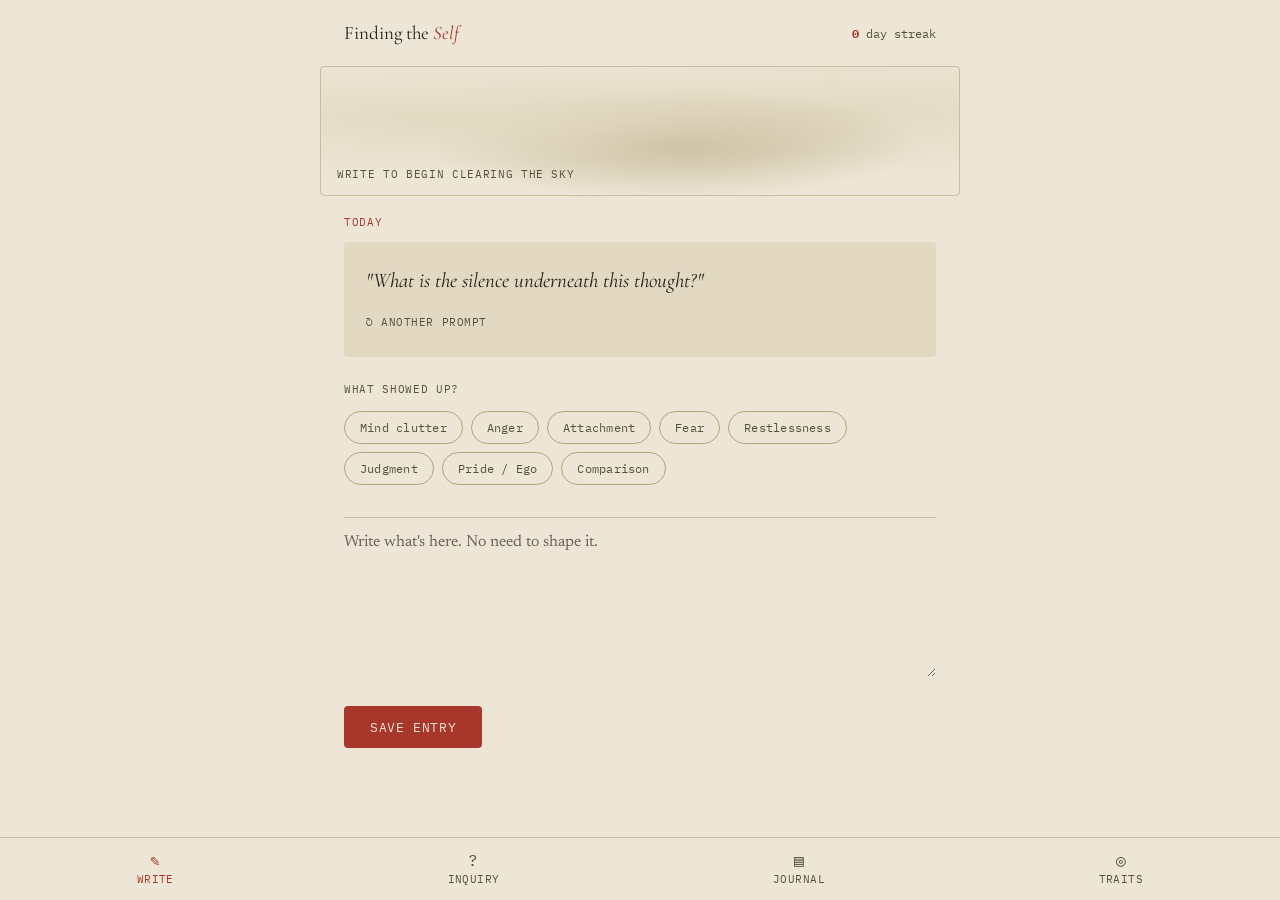
==== journal/index.html @ fd1a3258 "Add files via upload" ====
<!doctype html>
<html lang="en">
<head>
<meta charset="utf-8">
<meta name="viewport" content="width=device-width, initial-scale=1">
<title>Finding the Self — Journal</title>

<!--
  NOTE ON THIS FILE
  Static UI reconstruction of journal.findingtheself.app, rebuilt from the live site's rendered
  screens (Write / Inquiry / Journal / Traits) and its own design tokens. The live journal is backed
  by Supabase (confirmed: it loads @supabase/supabase-js from a CDN) for saving entries, the streak
  count, and traits — this reconstruction does NOT have that wired up, since no Supabase project
  URL or key was available to this session. To keep this shell useful on its own, entries/traits
  save to the browser's localStorage instead — every "TODO: Supabase" comment below marks where
  real persistence should replace that once you connect your Supabase project.
-->

<link rel="preconnect" href="https://fonts.googleapis.com">
<link rel="stylesheet" href="https://fonts.googleapis.com/css2?family=Cormorant+Garamond:ital,wght@0,500;0,600;1,500&family=Newsreader:ital,wght@0,400;0,500&family=IBM+Plex+Mono:wght@400;500&display=swap">

<style>
  :root {
    --paper: #EDE6D6;
    --paper-raised: #E3D9C2;
    --ink: #221F1A;
    --ink-soft: #57503F;
    --ink-faint: #6B6355; /* corrected from live #8C8271, which fails WCAG AA — see ui-audit doc */
    --seal: #A8362A;
    --seal-soft: #8F2E24;
    --line: #C9BC9C;
    --line-strong: #B3A37C;
  }
  @media (prefers-color-scheme: dark) {
    :root:not([data-theme="light"]) {
      --paper: #1A1712; --paper-raised: #221D16; --ink: #ECE3D0; --ink-soft: #C2B79C;
      --ink-faint: #93896E; --seal: #D9836A; --seal-soft: #E79C85; --line: #3C3527; --line-strong: #4D4531;
    }
  }
  * { box-sizing: border-box; }
  body {
    margin: 0; background: var(--paper); color: var(--ink);
    font-family: "Newsreader", Georgia, serif; line-height: 1.6; -webkit-font-smoothing: antialiased;
    padding-bottom: 84px; /* room for the fixed tab bar */
  }
  h1, h2, h3 { font-family: "Cormorant Garamond", serif; font-weight: 600; margin: 0; }
  .mono { font-family: "IBM Plex Mono", ui-monospace, monospace; text-transform: uppercase; letter-spacing: 0.06em; }
  a { color: var(--seal); }
  button:focus-visible, input:focus-visible, textarea:focus-visible { outline: 2px solid var(--seal); outline-offset: 2px; }

  header.top {
    display: flex; align-items: center; justify-content: space-between;
    padding: 18px 24px; max-width: 640px; margin: 0 auto;
  }
  .wordmark { font-family: "Cormorant Garamond", serif; font-size: 19px; }
  .wordmark em { color: var(--seal); font-style: italic; }
  .streak { font-family: "IBM Plex Mono", monospace; font-size: 12px; color: var(--ink-soft); }
  .streak b { color: var(--seal); }

  .cloud-header {
    max-width: 640px; margin: 0 auto 18px; height: 130px; border-radius: 4px; overflow: hidden;
    position: relative; background:
      radial-gradient(ellipse at 20% 40%, var(--paper-raised) 0%, transparent 55%),
      radial-gradient(ellipse at 55% 60%, var(--line) 0%, transparent 50%),
      radial-gradient(ellipse at 80% 35%, var(--paper-raised) 0%, transparent 55%),
      var(--paper);
    border: 1px solid var(--line);
  }
  .cloud-header span {
    position: absolute; left: 16px; bottom: 12px; font-family: "IBM Plex Mono", monospace;
    font-size: 11px; letter-spacing: 0.06em; text-transform: uppercase; color: var(--ink-soft);
  }

  main { max-width: 640px; margin: 0 auto; padding: 0 24px; }
  .screen { display: none; }
  .screen.active { display: block; }

  .section-label { font-family: "IBM Plex Mono", monospace; font-size: 11px; letter-spacing: 0.06em; text-transform: uppercase; color: var(--seal); margin-bottom: 10px; }

  .prompt-card {
    background: var(--paper-raised); border-radius: 4px; padding: 22px; margin-bottom: 24px;
  }
  .prompt-card .q { font-family: "Cormorant Garamond", serif; font-style: italic; font-size: 21px; margin-bottom: 12px; }
  .prompt-card .another {
    background: none; border: none; cursor: pointer; padding: 0;
    font-family: "IBM Plex Mono", monospace; font-size: 11px; letter-spacing: 0.05em; text-transform: uppercase; color: var(--ink-soft);
  }

  .field-label { font-family: "IBM Plex Mono", monospace; font-size: 11px; letter-spacing: 0.06em; text-transform: uppercase; color: var(--ink-soft); margin: 20px 0 12px; }

  .chip-row { display: flex; gap: 8px; flex-wrap: wrap; margin-bottom: 20px; }
  .chip {
    font-family: "IBM Plex Mono", monospace; font-size: 11.5px; letter-spacing: 0.02em;
    color: var(--ink-soft); background: none; border: 1px solid var(--line-strong); border-radius: 999px;
    padding: 8px 15px; cursor: pointer;
  }
  .chip.selected { color: var(--paper); background: var(--seal); border-color: var(--seal); }

  textarea, .entry-textarea {
    width: 100%; min-height: 160px; resize: vertical; border: none; border-top: 1px solid var(--line);
    background: transparent; color: var(--ink); font-family: "Newsreader", serif; font-size: 16px;
    padding: 16px 0 0; margin-top: 12px;
  }
  textarea::placeholder { color: var(--ink-faint); }

  .btn {
    font-family: "IBM Plex Mono", monospace; font-size: 12.5px; letter-spacing: 0.05em; text-transform: uppercase;
    background: var(--seal); color: var(--paper); border: none; border-radius: 4px; padding: 13px 26px;
    cursor: pointer; margin-top: 20px;
  }
  .btn:disabled { opacity: 0.5; cursor: not-allowed; }

  .inquiry-counter { font-family: "IBM Plex Mono", monospace; font-size: 11px; color: var(--ink-soft); margin-bottom: 8px; }
  .inquiry-row { display: flex; align-items: center; justify-content: space-between; gap: 16px; flex-wrap: wrap; }

  .empty-state { text-align: center; padding: 60px 20px; color: var(--ink-soft); }
  .empty-state .tag { font-family: "IBM Plex Mono", monospace; font-size: 11px; letter-spacing: 0.06em; text-transform: uppercase; color: var(--seal); margin-bottom: 10px; }
  .empty-state .line { font-family: "Cormorant Garamond", serif; font-style: italic; font-size: 19px; }

  .trait-row { padding: 16px 0; border-top: 1px solid var(--line); display: flex; justify-content: space-between; align-items: baseline; gap: 12px; }
  .trait-row:first-of-type { border-top: none; }
  .trait-row .name { font-family: "Cormorant Garamond", serif; font-size: 19px; }
  .trait-row .q { display: block; font-style: italic; color: var(--ink-soft); font-size: 14.5px; margin-top: 4px; }
  .trait-row button.remove { background: none; border: none; color: var(--ink-faint); font-family: "IBM Plex Mono", monospace; font-size: 10.5px; letter-spacing: 0.05em; text-transform: uppercase; cursor: pointer; }

  .journal-entry { padding: 16px 0; border-top: 1px solid var(--line); }
  .journal-entry .meta { font-family: "IBM Plex Mono", monospace; font-size: 11px; color: var(--ink-soft); margin-bottom: 6px; }

  nav.tabbar {
    position: fixed; bottom: 0; left: 0; right: 0; background: var(--paper);
    border-top: 1px solid var(--line); display: flex; justify-content: space-around; padding: 10px 0;
  }
  nav.tabbar button {
    background: none; border: none; display: flex; flex-direction: column; align-items: center; gap: 4px;
    color: var(--ink-soft); font-family: "IBM Plex Mono", monospace; font-size: 10.5px; letter-spacing: 0.04em; text-transform: uppercase;
    cursor: pointer; padding: 4px 10px;
  }
  nav.tabbar button.active { color: var(--seal); }
  nav.tabbar .glyph { font-size: 16px; line-height: 1; }
</style>
</head>
<body>

<header class="top">
  <div class="wordmark">Finding the <em>Self</em></div>
  <div class="streak"><b id="streakCount">0</b> day streak</div>
</header>

<div class="cloud-header"><span>write to begin clearing the sky</span></div>

<main>

  <!-- ===== WRITE ===== -->
  <section class="screen active" id="screen-write">
    <div class="section-label">Today</div>
    <div class="prompt-card">
      <div class="q" id="writePrompt">"What is the silence underneath this thought?"</div>
      <button class="another" type="button" id="anotherPromptBtn">↻ Another prompt</button>
    </div>

    <div class="field-label">What showed up?</div>
    <div class="chip-row" id="writeChips">
      <!-- populated by JS from TRAITS list below, so Write and Traits always match -->
    </div>

    <textarea id="writeEntry" placeholder="Write what's here. No need to shape it."></textarea>
    <div>
      <button class="btn" id="saveEntryBtn" type="button">Save entry</button>
    </div>
  </section>

  <!-- ===== INQUIRY ===== -->
  <section class="screen" id="screen-inquiry">
    <div class="section-label">Self-Inquiry</div>
    <h2 style="font-size:26px; margin-bottom:14px;">Who am I?</h2>
    <p style="color:var(--ink-soft); margin-bottom:20px;">Ramana Maharshi's practice, and the old Vedantic method behind it — <em style="color:var(--seal); font-style:italic;">neti neti</em>, "not this, not this." You're not looking for a clever answer. You keep discarding what you're not, one thing at a time, until only the asking is left.</p>

    <div class="prompt-card">
      <div class="inquiry-counter mono" id="inquiryCounter">1 of 10</div>
      <div class="inquiry-row">
        <div class="q" id="inquiryQ">Ask it plainly: who am I?</div>
      </div>
      <button class="btn" id="inquiryNextBtn" type="button" style="margin-top:16px;">Next</button>
    </div>

    <div class="field-label">What came up? (optional)</div>
    <textarea id="inquiryReflection" placeholder="Write anything that surfaced — or leave it blank and just sit with it."></textarea>
    <div>
      <button class="btn" id="saveReflectionBtn" type="button">Save reflection</button>
    </div>
  </section>

  <!-- ===== JOURNAL ===== -->
  <section class="screen" id="screen-journal">
    <div class="section-label">Patterns</div>
    <p style="color:var(--ink-soft); margin-bottom:24px;">Tag a characteristic in an entry and it will show up here.</p>

    <div class="section-label">Entries</div>
    <div id="entriesList">
      <div class="empty-state">
        <div class="tag">Nothing yet</div>
        <div class="line">Your first entry will sit here.</div>
      </div>
    </div>
  </section>

  <!-- ===== TRAITS ===== -->
  <section class="screen" id="screen-traits">
    <div class="section-label">Characteristics &amp; Pointers</div>
    <div id="traitsList"></div>
  </section>

</main>

<nav class="tabbar" aria-label="Journal sections">
  <button class="tab active" data-screen="write" type="button"><span class="glyph">✎</span>Write</button>
  <button class="tab" data-screen="inquiry" type="button"><span class="glyph">?</span>Inquiry</button>
  <button class="tab" data-screen="journal" type="button"><span class="glyph">▤</span>Journal</button>
  <button class="tab" data-screen="traits" type="button"><span class="glyph">◎</span>Traits</button>
</nav>

<script>
(function () {
  // ---------------------------------------------------------------------
  // Data — verified from the live site (traits list, prompts, inquiry Q1).
  // TODO: Supabase — replace the localStorage calls below with real reads/
  // writes to your Supabase project once you have its URL + anon key.
  //   npm i @supabase/supabase-js   (or the CDN build, as the live site does)
  //   const supabase = createClient(SUPABASE_URL, SUPABASE_ANON_KEY)
  // ---------------------------------------------------------------------
  var TRAITS = [
    { name: "Mind clutter", q: "Is this thought about right now, or about the past or future?" },
    { name: "Anger", q: "What does this anger want to protect?" },
    { name: "Attachment", q: "What am I afraid to lose here?" },
    { name: "Fear", q: "Is this fear about now, or about something that hasn't happened?" },
    { name: "Restlessness", q: "What am I trying to get away from by moving?" },
    { name: "Judgment", q: "What does this judgment say about what I value?" },
    { name: "Pride / Ego", q: "Who is it that needs to be right here?" },
    { name: "Comparison", q: "Who am I measuring myself against, and why them?" }
    // NOTE: the live "Write" screen showed a 9th chip, "Avoidance," that this session
    // didn't capture a reflective question for — add it here once you have it.
  ];

  var WRITE_PROMPTS = [
    "What is the silence underneath this thought?",
    "What are you avoiding looking at right now?",
    "If no one were watching, what would you say?",
    "What's asking the question \"who am I\"?"
  ];

  var INQUIRY_QUESTIONS = [
    "Ask it plainly: who am I?",
    "Are you the body, or the one aware of the body?",
    "Are you the thought, or the one aware of the thought?",
    "Strip away your name. What's left?",
    "Strip away your history. What's left?",
    "Strip away your roles. What's left?",
    "Is the one asking \"who am I\" separate from what it's looking for?",
    "What was true of you before you had a name for it?",
    "Who is it that wants an answer?",
    "Sit with the question, without reaching for a reply. What's here?"
  ];

  function load(key, fallback) {
    try { var v = localStorage.getItem(key); return v ? JSON.parse(v) : fallback; }
    catch (e) { return fallback; }
  }
  function save(key, value) {
    try { localStorage.setItem(key, JSON.stringify(value)); } catch (e) {}
  }

  // ---- Tab switching ----
  var tabs = document.querySelectorAll('.tab');
  var screens = document.querySelectorAll('.screen');
  tabs.forEach(function (tab) {
    tab.addEventListener('click', function () {
      tabs.forEach(function (t) { t.classList.remove('active'); });
      screens.forEach(function (s) { s.classList.remove('active'); });
      tab.classList.add('active');
      document.getElementById('screen-' + tab.dataset.screen).classList.add('active');
      if (tab.dataset.screen === 'traits') renderTraits();
      if (tab.dataset.screen === 'journal') renderEntries();
    });
  });

  // ---- Streak (TODO: Supabase — derive from real entry dates) ----
  document.getElementById('streakCount').textContent = load('fts_streak', 0);

  // ---- Write screen ----
  var chipRow = document.getElementById('writeChips');
  var selectedChips = new Set();
  TRAITS.forEach(function (t) {
    var chip = document.createElement('button');
    chip.className = 'chip'; chip.type = 'button'; chip.textContent = t.name;
    chip.addEventListener('click', function () {
      chip.classList.toggle('selected');
      if (selectedChips.has(t.name)) selectedChips.delete(t.name); else selectedChips.add(t.name);
    });
    chipRow.appendChild(chip);
  });

  var promptIndex = 0;
  document.getElementById('anotherPromptBtn').addEventListener('click', function () {
    promptIndex = (promptIndex + 1) % WRITE_PROMPTS.length;
    document.getElementById('writePrompt').textContent = '"' + WRITE_PROMPTS[promptIndex] + '"';
  });

  document.getElementById('saveEntryBtn').addEventListener('click', function () {
    var text = document.getElementById('writeEntry').value.trim();
    if (!text) return;
    var entries = load('fts_entries', []);
    entries.unshift({ date: new Date().toISOString(), text: text, tags: Array.from(selectedChips) });
    save('fts_entries', entries);
    var streak = load('fts_streak', 0) + 1; // TODO: Supabase — real streak logic (consecutive days), not just increment
    save('fts_streak', streak);
    document.getElementById('streakCount').textContent = streak;
    document.getElementById('writeEntry').value = '';
    selectedChips.clear();
    chipRow.querySelectorAll('.chip').forEach(function (c) { c.classList.remove('selected'); });
  });

  // ---- Inquiry screen ----
  var inquiryIndex = 0;
  function renderInquiry() {
    document.getElementById('inquiryCounter').textContent = (inquiryIndex + 1) + ' of ' + INQUIRY_QUESTIONS.length;
    document.getElementById('inquiryQ').textContent = INQUIRY_QUESTIONS[inquiryIndex];
  }
  document.getElementById('inquiryNextBtn').addEventListener('click', function () {
    inquiryIndex = (inquiryIndex + 1) % INQUIRY_QUESTIONS.length;
    renderInquiry();
  });
  document.getElementById('saveReflectionBtn').addEventListener('click', function () {
    var text = document.getElementById('inquiryReflection').value.trim();
    var reflections = load('fts_reflections', []);
    reflections.unshift({ date: new Date().toISOString(), question: INQUIRY_QUESTIONS[inquiryIndex], text: text });
    save('fts_reflections', reflections);
    document.getElementById('inquiryReflection').value = '';
  });
  renderInquiry();

  // ---- Journal screen ----
  function renderEntries() {
    var entries = load('fts_entries', []);
    var el = document.getElementById('entriesList');
    if (entries.length === 0) {
      el.innerHTML = '<div class="empty-state"><div class="tag">Nothing yet</div><div class="line">Your first entry will sit here.</div></div>';
      return;
    }
    el.innerHTML = entries.map(function (e) {
      var d = new Date(e.date);
      return '<div class="journal-entry"><div class="meta">' + d.toLocaleDateString() +
        (e.tags && e.tags.length ? ' · ' + e.tags.join(', ') : '') + '</div><div>' +
        e.text.replace(/</g, '&lt;') + '</div></div>';
    }).join('');
  }

  // ---- Traits screen ----
  function renderTraits() {
    var el = document.getElementById('traitsList');
    el.innerHTML = TRAITS.map(function (t) {
      return '<div class="trait-row"><div><div class="name">' + t.name +
        '</div><span class="q">"' + t.q + '"</span></div><button class="remove" type="button">Remove</button></div>';
    }).join('');
  }
  renderTraits();
})();
</script>
</body>
</html>
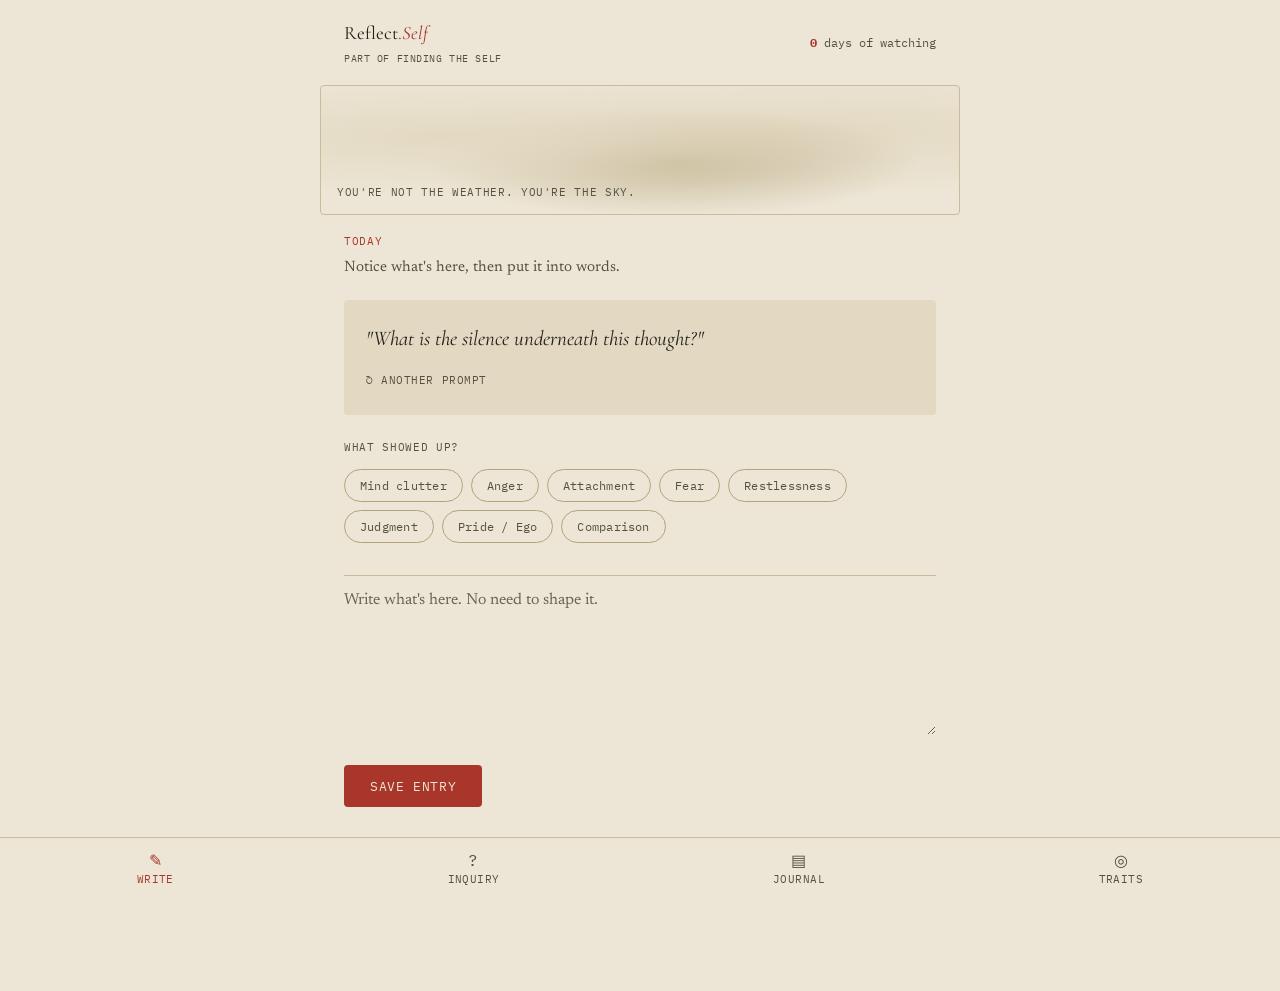
==== commit d7aa48e2: "Add files via upload" ====
--- a/journal/index.html
+++ b/journal/index.html
@@ -3,7 +3,7 @@
 <head>
 <meta charset="utf-8">
 <meta name="viewport" content="width=device-width, initial-scale=1">
-<title>Finding the Self — Journal</title>
+<title>Reflect.Self — Finding the Self</title>
 
 <!--
   NOTE ON THIS FILE
@@ -14,6 +14,11 @@
   URL or key was available to this session. To keep this shell useful on its own, entries/traits
   save to the browser's localStorage instead — every "TODO: Supabase" comment below marks where
   real persistence should replace that once you connect your Supabase project.
+
+  REBRAND PASS: renamed in-UI to Reflect.Self (the journal's name in the .Self system —
+  see /self-system.html) and refined copy throughout so the app reads as witnessing/noticing
+  practice, not generic self-improvement tracking. Nothing structural changed — same four
+  screens, same data model, same TODO: Supabase markers.
 -->
 
 <link rel="preconnect" href="https://fonts.googleapis.com">
@@ -54,8 +59,11 @@
   }
   .wordmark { font-family: "Cormorant Garamond", serif; font-size: 19px; }
   .wordmark em { color: var(--seal); font-style: italic; }
-  .streak { font-family: "IBM Plex Mono", monospace; font-size: 12px; color: var(--ink-soft); }
+  .wordmark .dot { color: var(--seal); }
+  .wordmark-sub { font-size: 9.5px; color: var(--ink-soft); margin-top: 3px; }
+  .streak { font-family: "IBM Plex Mono", monospace; font-size: 12px; color: var(--ink-soft); text-align: right; }
   .streak b { color: var(--seal); }
+  .screen-intro { color: var(--ink-soft); font-size: 15px; margin: -4px 0 20px; }
 
   .cloud-header {
     max-width: 640px; margin: 0 auto 18px; height: 130px; border-radius: 4px; overflow: hidden;
@@ -137,22 +145,33 @@
   }
   nav.tabbar button.active { color: var(--seal); }
   nav.tabbar .glyph { font-size: 16px; line-height: 1; }
+
+  footer.app-footer {
+    max-width: 640px; margin: 36px auto 0; padding: 20px 24px 0; border-top: 1px solid var(--line);
+    color: var(--ink-faint); font-size: 12px; text-align: center;
+  }
+  footer.app-footer a { color: var(--ink-faint); text-decoration: underline; }
+  footer.app-footer em { color: var(--seal); font-style: italic; }
 </style>
 </head>
 <body>
 
 <header class="top">
-  <div class="wordmark">Finding the <em>Self</em></div>
-  <div class="streak"><b id="streakCount">0</b> day streak</div>
+  <div>
+    <div class="wordmark">Reflect<span class="dot">.</span><em>Self</em></div>
+    <div class="wordmark-sub mono">part of finding the self</div>
+  </div>
+  <div class="streak"><b id="streakCount">0</b> days of watching</div>
 </header>
 
-<div class="cloud-header"><span>write to begin clearing the sky</span></div>
+<div class="cloud-header"><span>you're not the weather. you're the sky.</span></div>
 
 <main>
 
   <!-- ===== WRITE ===== -->
   <section class="screen active" id="screen-write">
     <div class="section-label">Today</div>
+    <p class="screen-intro">Notice what's here, then put it into words.</p>
     <div class="prompt-card">
       <div class="q" id="writePrompt">"What is the silence underneath this thought?"</div>
       <button class="another" type="button" id="anotherPromptBtn">↻ Another prompt</button>
@@ -173,7 +192,7 @@
   <section class="screen" id="screen-inquiry">
     <div class="section-label">Self-Inquiry</div>
     <h2 style="font-size:26px; margin-bottom:14px;">Who am I?</h2>
-    <p style="color:var(--ink-soft); margin-bottom:20px;">Ramana Maharshi's practice, and the old Vedantic method behind it — <em style="color:var(--seal); font-style:italic;">neti neti</em>, "not this, not this." You're not looking for a clever answer. You keep discarding what you're not, one thing at a time, until only the asking is left.</p>
+    <p style="color:var(--ink-soft); margin-bottom:20px;">Ramana Maharshi's practice, and the old Vedantic method behind it — <em style="color:var(--seal); font-style:italic;">neti neti</em>, "not this, not this." You're not looking for a clever answer. You keep discarding what you're not, one thing at a time, until only the asking is left — and whatever's left is what was watching all along.</p>
 
     <div class="prompt-card">
       <div class="inquiry-counter mono" id="inquiryCounter">1 of 10</div>
@@ -193,7 +212,7 @@
   <!-- ===== JOURNAL ===== -->
   <section class="screen" id="screen-journal">
     <div class="section-label">Patterns</div>
-    <p style="color:var(--ink-soft); margin-bottom:24px;">Tag a characteristic in an entry and it will show up here.</p>
+    <p style="color:var(--ink-soft); margin-bottom:24px;">Not a scoreboard — a record of what you've actually noticed. Tag a characteristic in an entry and it collects here, so you can watch what keeps showing up without needing to fix it yet.</p>
 
     <div class="section-label">Entries</div>
     <div id="entriesList">
@@ -207,10 +226,15 @@
   <!-- ===== TRAITS ===== -->
   <section class="screen" id="screen-traits">
     <div class="section-label">Characteristics &amp; Pointers</div>
+    <p style="color:var(--ink-soft); font-size:15px; margin-bottom:20px;">These aren't flaws to fix. Each one is a pattern worth watching — the question beside it is there to help you notice it a little sooner next time.</p>
     <div id="traitsList"></div>
   </section>
 
 </main>
+
+<footer class="app-footer">
+  <p>Reflect.Self is part of <a href="https://findingtheself.app/self-system.html">the .Self system</a> — journaling as <em>vimarśa</em>, awareness reflecting on itself.</p>
+</footer>
 
 <nav class="tabbar" aria-label="Journal sections">
   <button class="tab active" data-screen="write" type="button"><span class="glyph">✎</span>Write</button>
@@ -245,7 +269,8 @@
     "What is the silence underneath this thought?",
     "What are you avoiding looking at right now?",
     "If no one were watching, what would you say?",
-    "What's asking the question \"who am I\"?"
+    "What's asking the question \"who am I\"?",
+    "What noticed this, before you had a word for it?"
   ];
 
   var INQUIRY_QUESTIONS = [
@@ -283,8 +308,21 @@
     });
   });
 
-  // ---- Streak (TODO: Supabase — derive from real entry dates) ----
-  document.getElementById('streakCount').textContent = load('fts_streak', 0);
+  // ---- Days watched ----
+  // A total count of distinct days you've shown up — not a consecutive-day streak.
+  // Missing a day doesn't cost you anything; there's nothing here to break.
+  // TODO: Supabase — once entries/reflections live in Supabase, do this as a
+  // COUNT(DISTINCT date_trunc('day', created_at)) query instead of scanning localStorage.
+  function daysWatchedCount() {
+    var days = new Set();
+    load('fts_entries', []).forEach(function (e) { days.add(new Date(e.date).toDateString()); });
+    load('fts_reflections', []).forEach(function (r) { days.add(new Date(r.date).toDateString()); });
+    return days.size;
+  }
+  function renderDaysWatched() {
+    document.getElementById('streakCount').textContent = daysWatchedCount();
+  }
+  renderDaysWatched();
 
   // ---- Write screen ----
   var chipRow = document.getElementById('writeChips');
@@ -311,9 +349,7 @@
     var entries = load('fts_entries', []);
     entries.unshift({ date: new Date().toISOString(), text: text, tags: Array.from(selectedChips) });
     save('fts_entries', entries);
-    var streak = load('fts_streak', 0) + 1; // TODO: Supabase — real streak logic (consecutive days), not just increment
-    save('fts_streak', streak);
-    document.getElementById('streakCount').textContent = streak;
+    renderDaysWatched();
     document.getElementById('writeEntry').value = '';
     selectedChips.clear();
     chipRow.querySelectorAll('.chip').forEach(function (c) { c.classList.remove('selected'); });
@@ -334,6 +370,7 @@
     var reflections = load('fts_reflections', []);
     reflections.unshift({ date: new Date().toISOString(), question: INQUIRY_QUESTIONS[inquiryIndex], text: text });
     save('fts_reflections', reflections);
+    renderDaysWatched();
     document.getElementById('inquiryReflection').value = '';
   });
   renderInquiry();
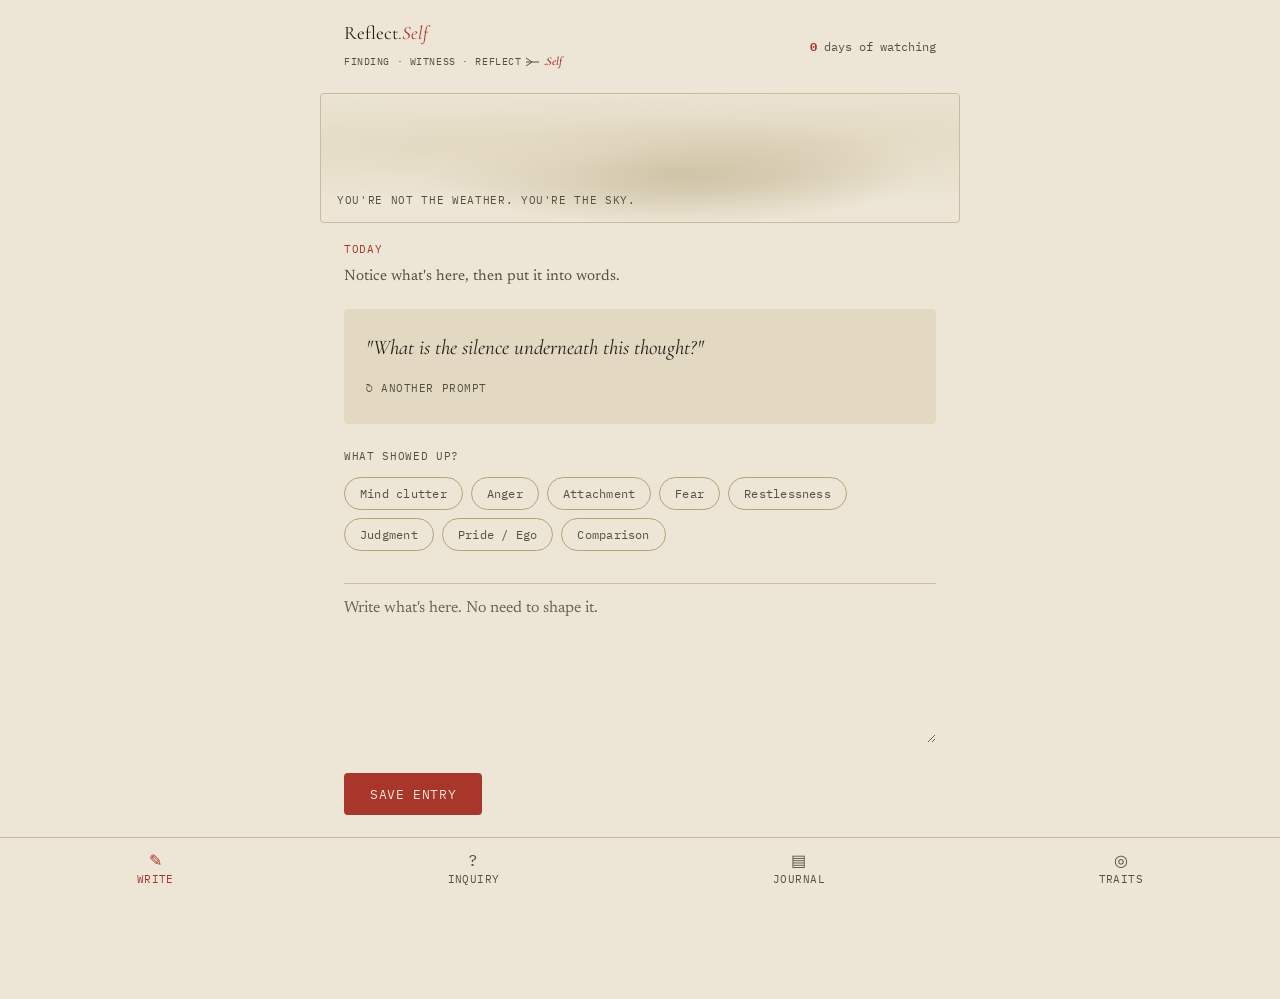
==== commit 68632466: "Add files via upload" ====
--- a/journal/index.html
+++ b/journal/index.html
@@ -3,7 +3,7 @@
 <head>
 <meta charset="utf-8">
 <meta name="viewport" content="width=device-width, initial-scale=1">
-<title>Reflect.Self — Finding the Self</title>
+<title>Reflect.Self — Finding the .Self</title>
 
 <!--
   NOTE ON THIS FILE
@@ -61,6 +61,11 @@
   .wordmark em { color: var(--seal); font-style: italic; }
   .wordmark .dot { color: var(--seal); }
   .wordmark-sub { font-size: 9.5px; color: var(--ink-soft); margin-top: 3px; }
+  .wordmark-sub.self-lockup { display: inline-flex; align-items: center; gap: 5px; text-decoration: none; margin-top: 4px; }
+  .wordmark-sub.self-lockup .lk-names { white-space: nowrap; }
+  .wordmark-sub.self-lockup svg { flex-shrink: 0; display: block; }
+  .wordmark-sub.self-lockup .lk-mark { font-family: "Cormorant Garamond", serif; font-style: italic; font-weight: 600; font-size: 12px; color: var(--seal); text-transform: none; letter-spacing: 0; }
+  .wordmark-sub.self-lockup .lk-mark .dot { font-style: normal; }
   .streak { font-family: "IBM Plex Mono", monospace; font-size: 12px; color: var(--ink-soft); text-align: right; }
   .streak b { color: var(--seal); }
   .screen-intro { color: var(--ink-soft); font-size: 15px; margin: -4px 0 20px; }
@@ -159,7 +164,11 @@
 <header class="top">
   <div>
     <div class="wordmark">Reflect<span class="dot">.</span><em>Self</em></div>
-    <div class="wordmark-sub mono">part of finding the self</div>
+    <a class="wordmark-sub self-lockup mono" href="https://findingtheself.app/self-system.html" aria-label="Part of the .Self system — Finding the .Self, Witness.Self, and Reflect.Self">
+      <span class="lk-names">Finding · Witness · Reflect</span>
+      <svg width="13" height="10" viewBox="0 0 13 10" aria-hidden="true"><path d="M0,1 L6,5 M0,5 L6,5 M0,9 L6,5 M6,5 L13,5" fill="none" stroke="currentColor" stroke-width="1"/></svg>
+      <span class="lk-mark"><span class="dot">.</span>Self</span>
+    </a>
   </div>
   <div class="streak"><b id="streakCount">0</b> days of watching</div>
 </header>
